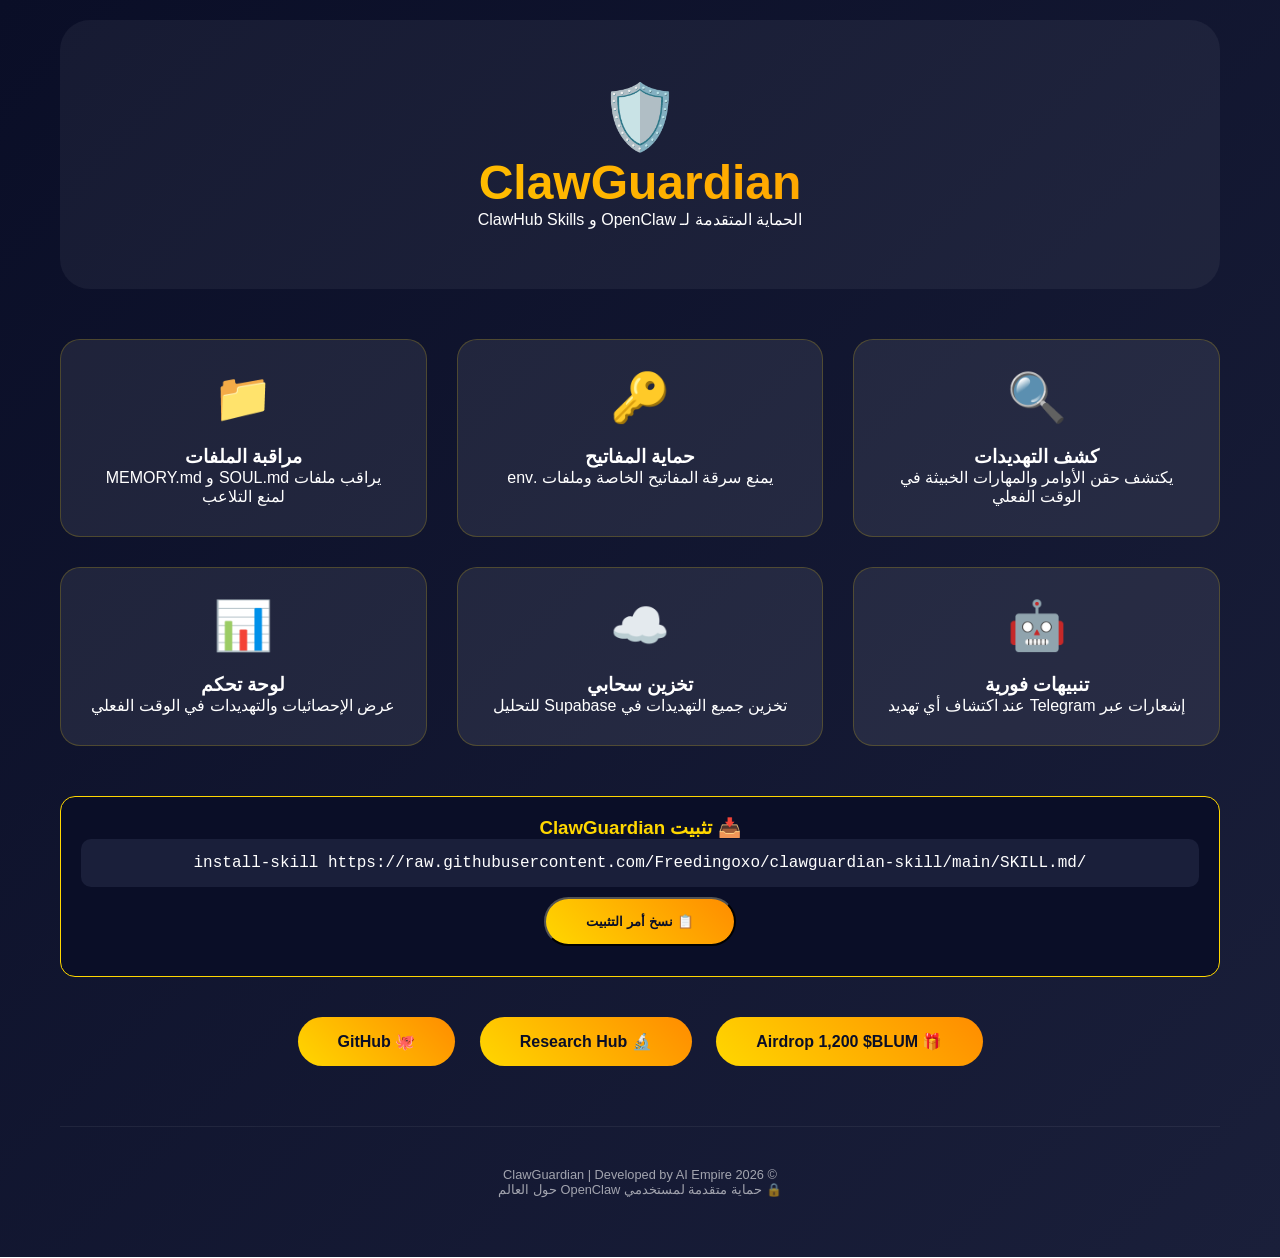
==== index.html @ a97e2d57 "📄 إضافة صفحات Airdrop و ClawGuardian و Install" ====
<!DOCTYPE html>
<html lang="ar" dir="rtl">
<head>
    <meta charset="UTF-8">
    <meta name="viewport" content="width=device-width, initial-scale=1.0">
    <title>ClawGuardian | حماية متقدمة لـ OpenClaw</title>
    <style>
        * { margin: 0; padding: 0; box-sizing: border-box; }
        body {
            font-family: 'Segoe UI', Tahoma, Geneva, Verdana, sans-serif;
            background: linear-gradient(135deg, #0a0e27 0%, #1a1f3a 100%);
            color: white;
            min-height: 100vh;
        }
        .container { max-width: 1200px; margin: 0 auto; padding: 20px; }
        .header { text-align: center; padding: 60px 20px; background: rgba(255,255,255,0.05); border-radius: 30px; margin-bottom: 40px; }
        h1 { font-size: 3rem; background: linear-gradient(45deg, #FFD700, #FF8C00); -webkit-background-clip: text; background-clip: text; color: transparent; }
        .features { display: grid; grid-template-columns: repeat(auto-fit, minmax(300px, 1fr)); gap: 30px; margin: 50px 0; }
        .feature-card { background: rgba(255,255,255,0.08); border-radius: 20px; padding: 30px; text-align: center; border: 1px solid rgba(255,215,0,0.2); transition: transform 0.3s; }
        .feature-card:hover { transform: translateY(-10px); border-color: #FFD700; }
        .feature-icon { font-size: 3rem; margin-bottom: 20px; }
        .btn { display: inline-block; background: linear-gradient(45deg, #FFD700, #FF8C00); color: #0a0e27; padding: 15px 40px; border-radius: 50px; text-decoration: none; font-weight: bold; margin: 10px; transition: transform 0.3s; }
        .btn:hover { transform: scale(1.05); }
        .install-box { background: #0a0e27; border-radius: 15px; padding: 20px; margin: 30px 0; text-align: center; border: 1px solid #FFD700; }
        .command { font-family: monospace; font-size: 1rem; background: #1a1f3a; padding: 15px; border-radius: 10px; word-break: break-all; }
        .footer { text-align: center; padding: 40px; font-size: 0.8rem; opacity: 0.6; border-top: 1px solid rgba(255,255,255,0.1); margin-top: 50px; }
        @media (max-width: 768px) { h1 { font-size: 2rem; } .features { grid-template-columns: 1fr; } }
    </style>
</head>
<body>
    <div class="container">
        <div class="header">
            <div style="font-size: 4rem;">🛡️</div>
            <h1>ClawGuardian</h1>
            <p>الحماية المتقدمة لـ OpenClaw و ClawHub Skills</p>
        </div>
        
        <div class="features">
            <div class="feature-card"><div class="feature-icon">🔍</div><h3>كشف التهديدات</h3><p>يكتشف حقن الأوامر والمهارات الخبيثة في الوقت الفعلي</p></div>
            <div class="feature-card"><div class="feature-icon">🔑</div><h3>حماية المفاتيح</h3><p>يمنع سرقة المفاتيح الخاصة وملفات .env</p></div>
            <div class="feature-card"><div class="feature-icon">📁</div><h3>مراقبة الملفات</h3><p>يراقب ملفات SOUL.md و MEMORY.md لمنع التلاعب</p></div>
            <div class="feature-card"><div class="feature-icon">🤖</div><h3>تنبيهات فورية</h3><p>إشعارات عبر Telegram عند اكتشاف أي تهديد</p></div>
            <div class="feature-card"><div class="feature-icon">☁️</div><h3>تخزين سحابي</h3><p>تخزين جميع التهديدات في Supabase للتحليل</p></div>
            <div class="feature-card"><div class="feature-icon">📊</div><h3>لوحة تحكم</h3><p>عرض الإحصائيات والتهديدات في الوقت الفعلي</p></div>
        </div>
        
        <div class="install-box">
            <h3 style="color:#FFD700;">📥 تثبيت ClawGuardian</h3>
            <div class="command">/install-skill https://raw.githubusercontent.com/Freedingoxo/clawguardian-skill/main/SKILL.md</div>
            <button class="btn" onclick="copyToClipboard()">📋 نسخ أمر التثبيت</button>
        </div>
        
        <div style="text-align: center;">
            <a href="https://Freedingoxo.github.io/clawguardian-skill/airdrop.html" class="btn">🎁 Airdrop 1,200 $BLUM</a>
            <a href="https://Freedingoxo.github.io/clawguardian-skill/research_hub.html" class="btn">🔬 Research Hub</a>
            <a href="https://github.com/Freedingoxo/clawguardian-skill" class="btn">🐙 GitHub</a>
        </div>
        
        <div class="footer">
            <p>© 2026 ClawGuardian | Developed by AI Empire</p>
            <p>🔒 حماية متقدمة لمستخدمي OpenClaw حول العالم</p>
        </div>
    </div>
    <script>
        function copyToClipboard() {
            const text = "/install-skill https://raw.githubusercontent.com/Freedingoxo/clawguardian-skill/main/SKILL.md";
            navigator.clipboard.writeText(text);
            alert("✅ تم نسخ أمر التثبيت");
        }
    </script>
</body>
</html>
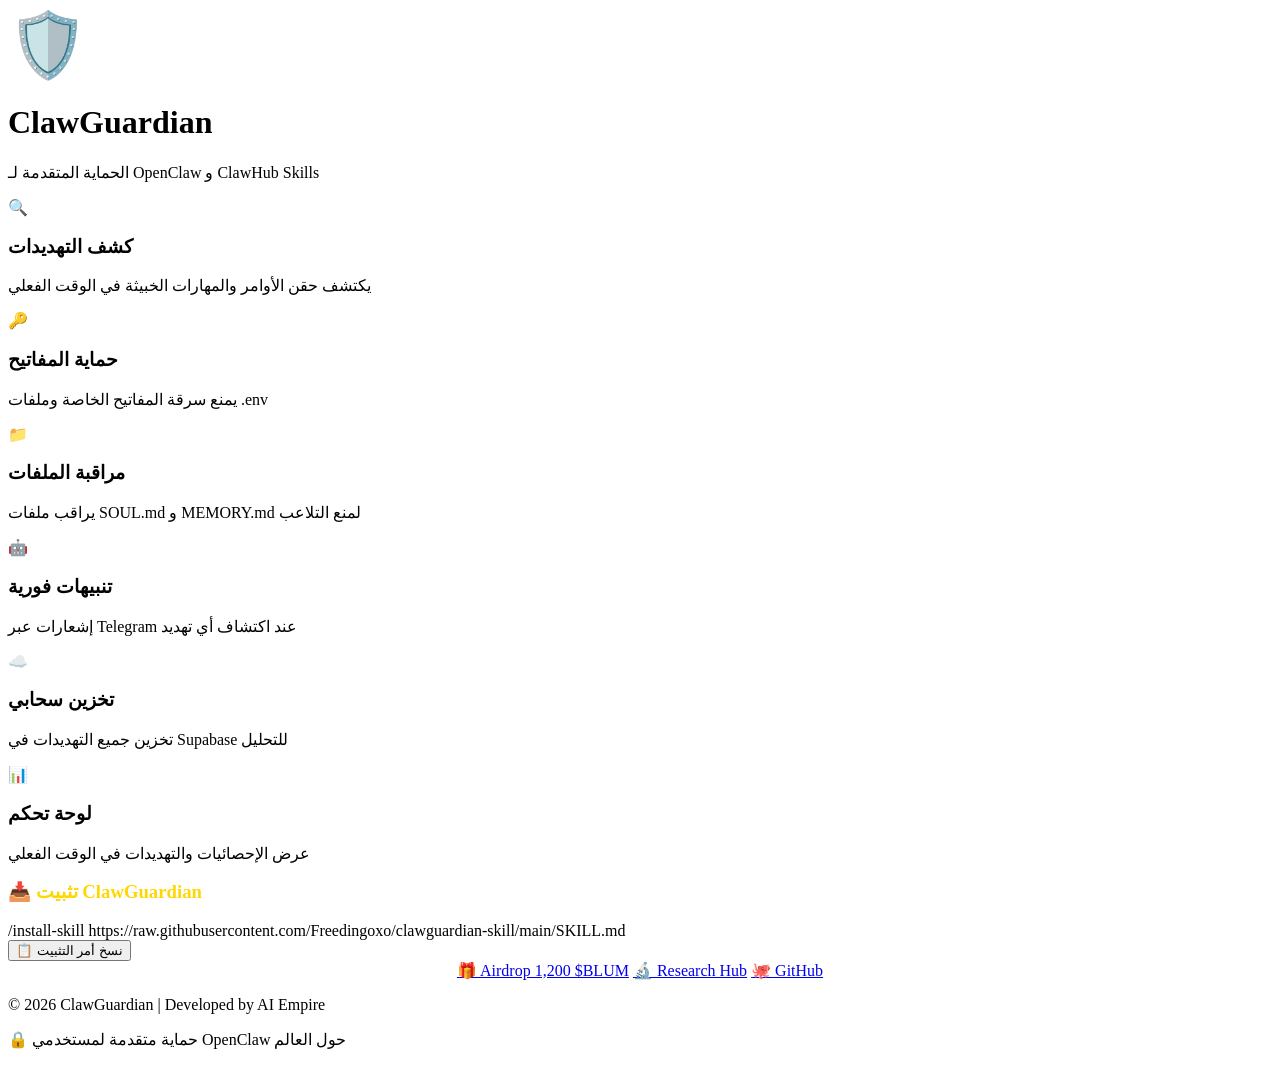
==== commit d0ead494: "📊 إضافة Google Analytics إلى جميع الصفحات" ====
--- a/index.html
+++ b/index.html
@@ -1,32 +1,11 @@
-<!DOCTYPE html>
-<html lang="ar" dir="rtl">
-<head>
-    <meta charset="UTF-8">
-    <meta name="viewport" content="width=device-width, initial-scale=1.0">
-    <title>ClawGuardian | حماية متقدمة لـ OpenClaw</title>
-    <style>
-        * { margin: 0; padding: 0; box-sizing: border-box; }
-        body {
-            font-family: 'Segoe UI', Tahoma, Geneva, Verdana, sans-serif;
-            background: linear-gradient(135deg, #0a0e27 0%, #1a1f3a 100%);
-            color: white;
-            min-height: 100vh;
-        }
-        .container { max-width: 1200px; margin: 0 auto; padding: 20px; }
-        .header { text-align: center; padding: 60px 20px; background: rgba(255,255,255,0.05); border-radius: 30px; margin-bottom: 40px; }
-        h1 { font-size: 3rem; background: linear-gradient(45deg, #FFD700, #FF8C00); -webkit-background-clip: text; background-clip: text; color: transparent; }
-        .features { display: grid; grid-template-columns: repeat(auto-fit, minmax(300px, 1fr)); gap: 30px; margin: 50px 0; }
-        .feature-card { background: rgba(255,255,255,0.08); border-radius: 20px; padding: 30px; text-align: center; border: 1px solid rgba(255,215,0,0.2); transition: transform 0.3s; }
-        .feature-card:hover { transform: translateY(-10px); border-color: #FFD700; }
-        .feature-icon { font-size: 3rem; margin-bottom: 20px; }
-        .btn { display: inline-block; background: linear-gradient(45deg, #FFD700, #FF8C00); color: #0a0e27; padding: 15px 40px; border-radius: 50px; text-decoration: none; font-weight: bold; margin: 10px; transition: transform 0.3s; }
-        .btn:hover { transform: scale(1.05); }
-        .install-box { background: #0a0e27; border-radius: 15px; padding: 20px; margin: 30px 0; text-align: center; border: 1px solid #FFD700; }
-        .command { font-family: monospace; font-size: 1rem; background: #1a1f3a; padding: 15px; border-radius: 10px; word-break: break-all; }
-        .footer { text-align: center; padding: 40px; font-size: 0.8rem; opacity: 0.6; border-top: 1px solid rgba(255,255,255,0.1); margin-top: 50px; }
-        @media (max-width: 768px) { h1 { font-size: 2rem; } .features { grid-template-columns: 1fr; } }
-    </style>
-</head>
+<!-- Google tag (gtag.js) -->
+<script async src="https://www.googletagmanager.com/gtag/js?id=G-XXXXXXXXXX"></script>
+<script>
+  window.dataLayer = window.dataLayer || [];
+  function gtag(){dataLayer.push(arguments);}
+  gtag('js', new Date());
+  gtag('config', 'G-XXXXXXXXXX');
+</script></head>
 <body>
     <div class="container">
         <div class="header">
